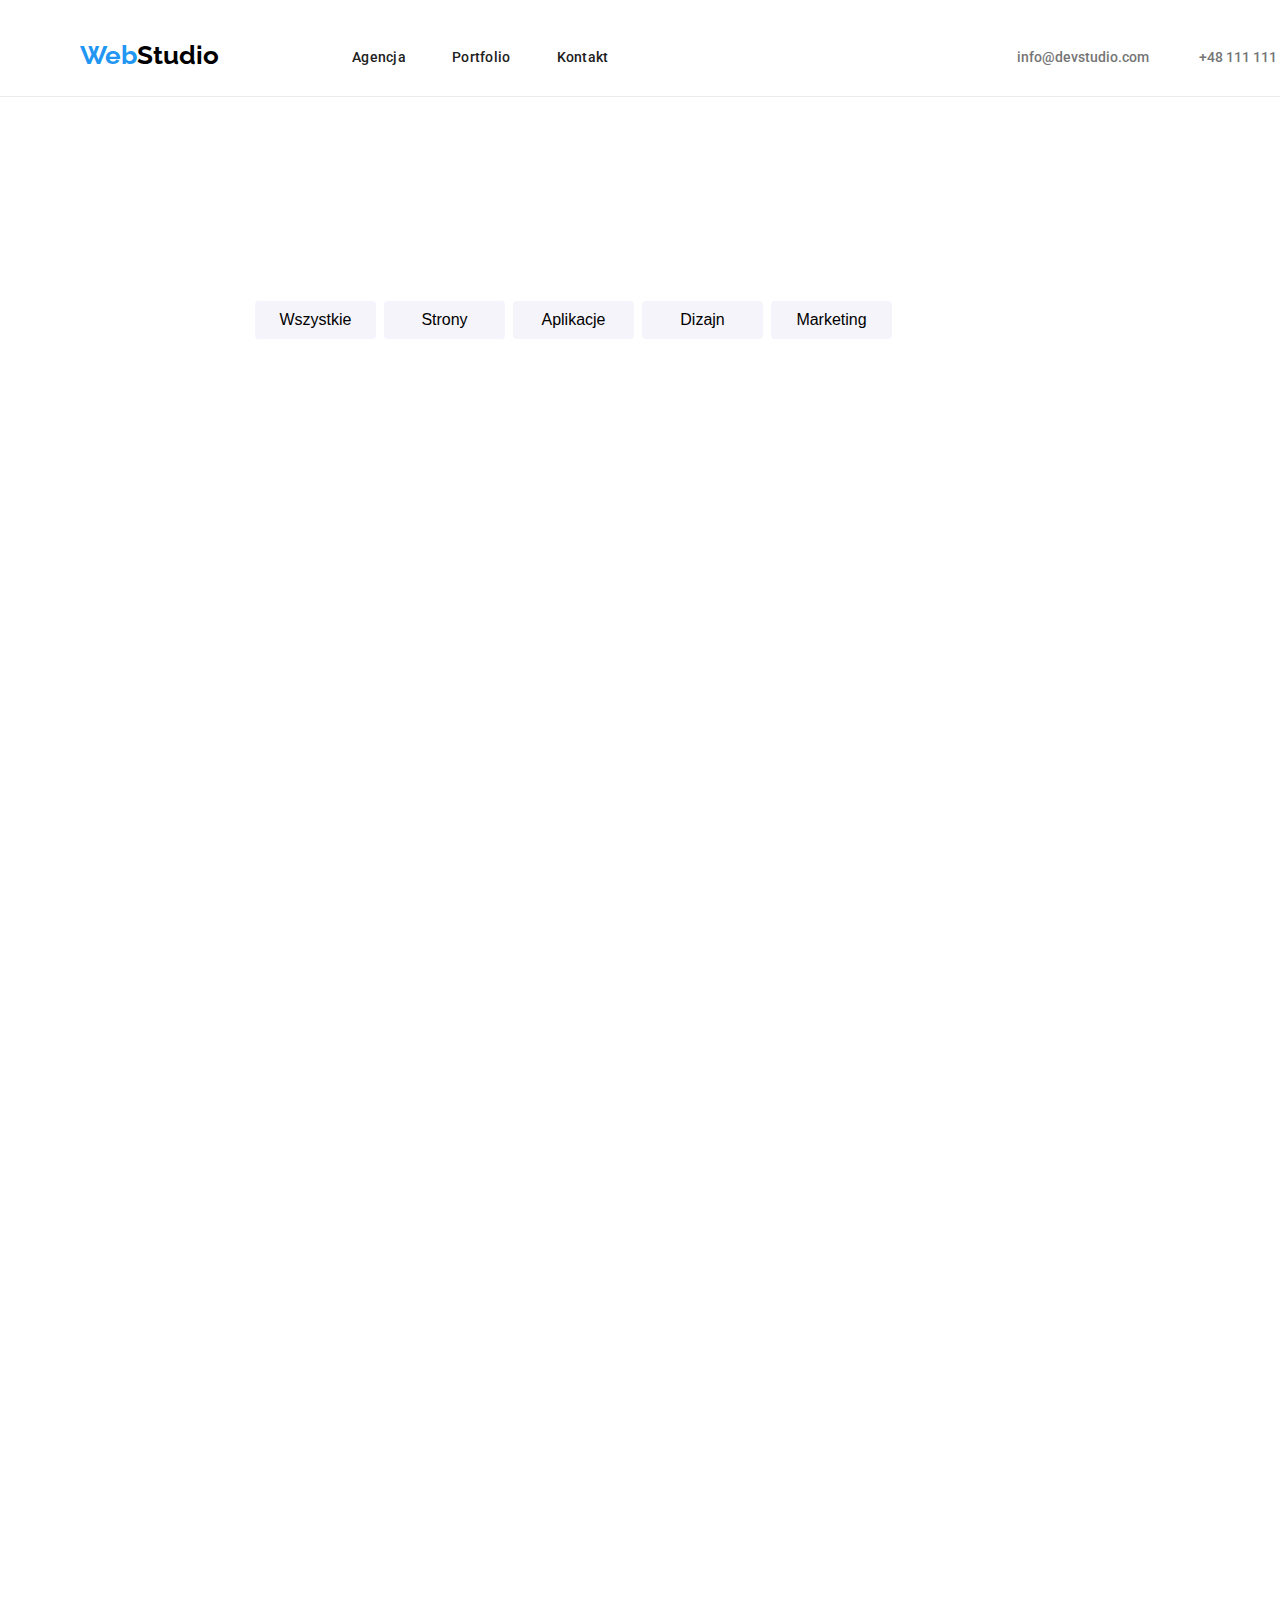
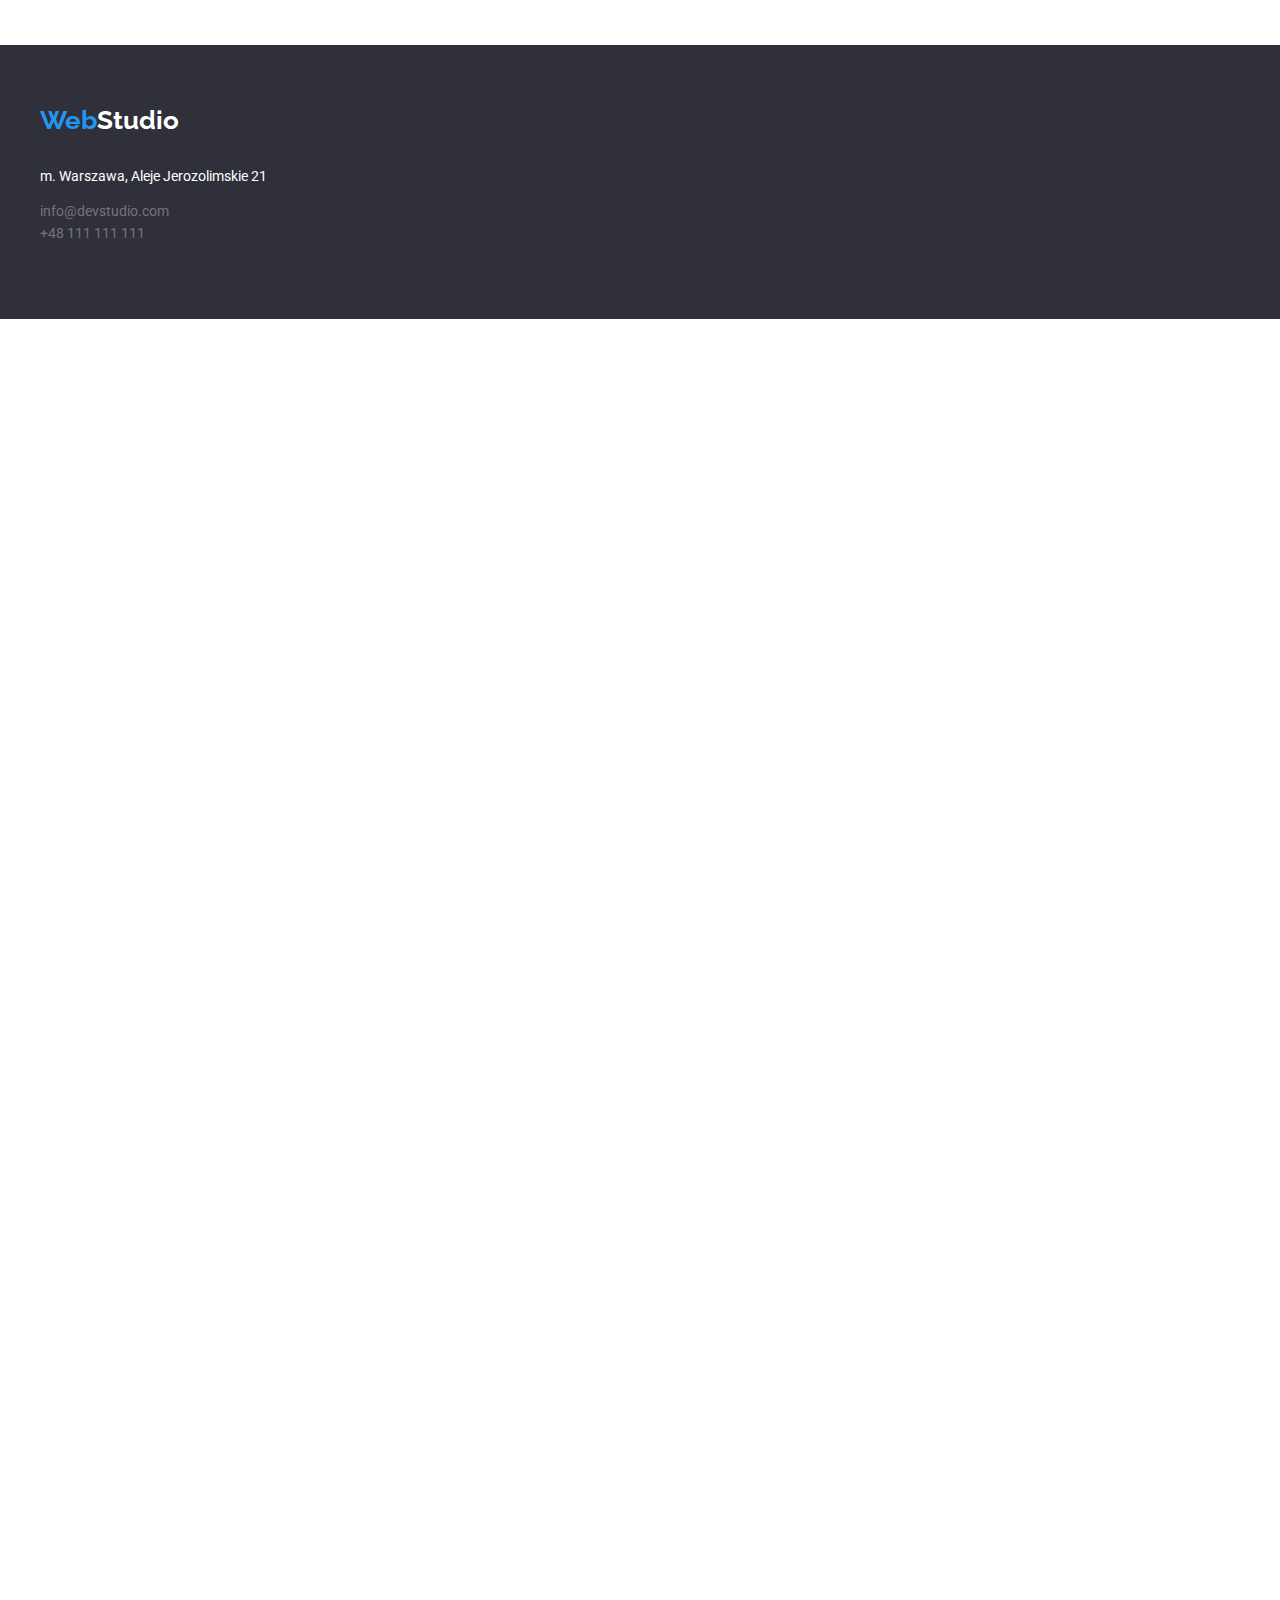
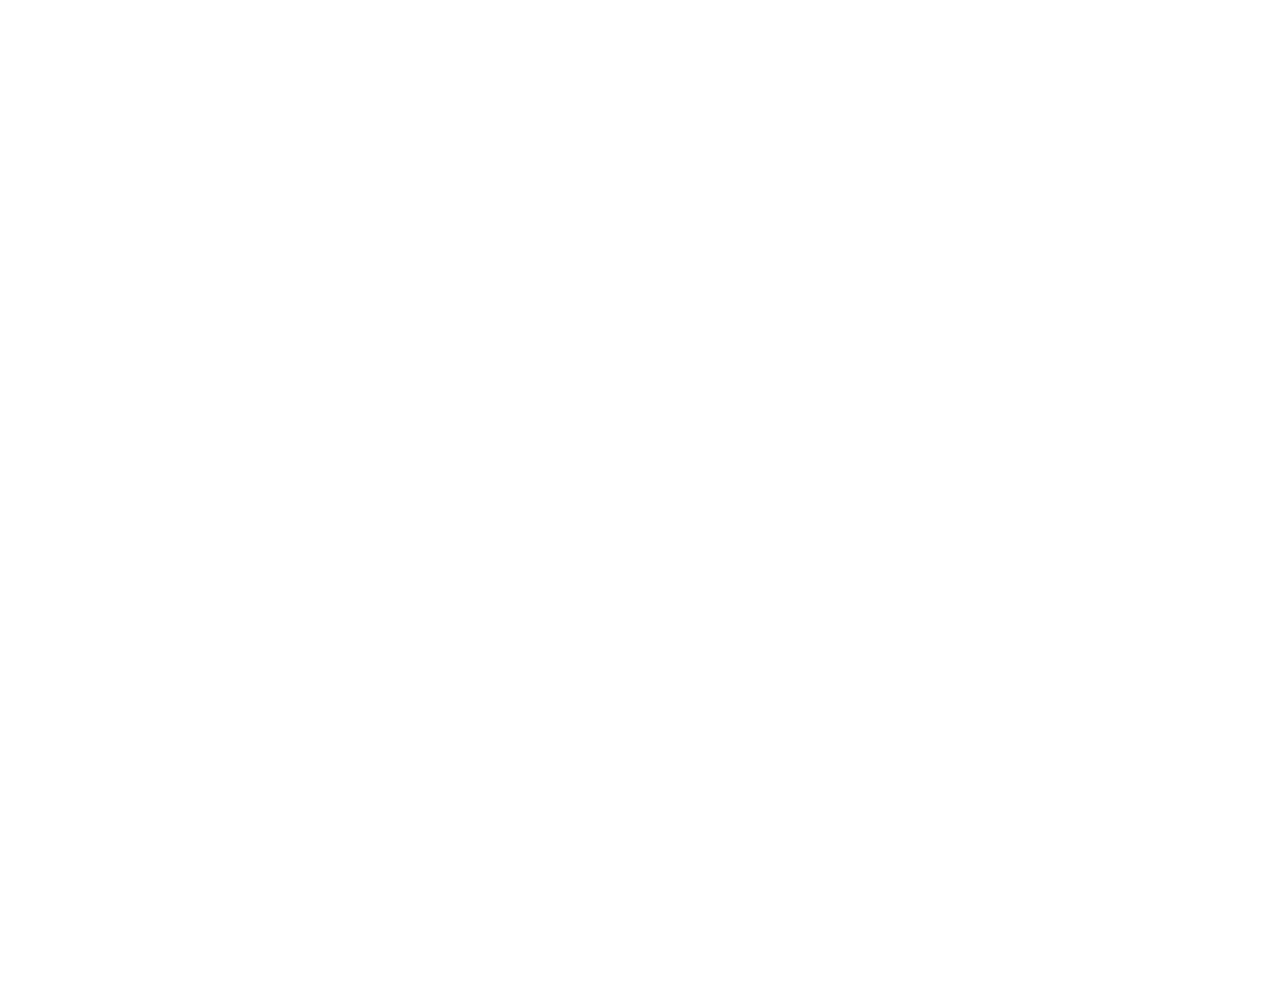
==== portfolio.html @ 6ddfa0e2 "x" ====
<!DOCTYPE html>
<html lang="en">
  <head>
    <meta charset="UTF-8" />
    <meta http-equiv="X-UA-Compatible" content="IE=edge" />
    <meta name="viewport" content="width=device-width, initial-scale=1.0" />
    <title>Document</title>
    <link rel="preconnect" href="https://fonts.googleapis.com" />
    <link rel="preconnect" href="https://fonts.gstatic.com" crossorigin />
    <link
      href="https://fonts.googleapis.com/css2?family=Raleway:wght@700&family=Roboto:wght@400;500;700;900&display=swap"
      rel="stylesheet"
    />
    <link rel="stylesheet" href="./css/styles.css" />
    <body>
      <body>
        <header>
          <div class="container">
            <menu>
              <a href="index.html" class="main-header">
                <span class="Webstudio-header-blue hover">Web</span
                ><span class="Webstudio-header hover">Studio</span>
              </a>
              <ul class="header-list1">
                <li>
                  <a href="#"><span class="nav1 hover">Agencja</span></a>
                </li>
                <li>
                  <a href="portfolio.html"
                    ><span class="nav2 hover">Portfolio</span></a
                  >
                </li>
                <li>
                  <a href="#"><span class="nav3 hover">Kontakt</span></a>
                </li>
              </ul>
              <ul class="header-list2">
                <li>
                  <a href="mailto:info@devstudio.com"
                    ><span class="contact-mail hover">info@devstudio.com</span></a
                  >
                </li>
                <li>
                  <a href="tel:+48111111111"
                    ><div class="contact-phone hover">+48 111 111 111</div></a
                  >
                </li>
              </ul>
            </menu>
          </div>
        </header>
    <main class="main-sections-portfolio container">
      <section> <div class="container">
        <ul class="main-section-buttons">
          <li>
            <button type="button" class="buttons hover-button">
              Wszystkie
            </button>
          </li>
          <li>
            <button type="button" class="buttons hover-button">Strony</button>
          </li>
          <li>
            <button type="button" class="buttons hover-button">
              Aplikacje
            </button>
          </li>
          <li>
            <button type="button" class="buttons hover-button">Dizajn</button>
          </li>
          <li>
            <button type="button" class="buttons hover-button">
              Marketing
            </button>
          </li>
        </ul>
        </div>
      </section>
      <section class="main-sections-portfolio"> <div class="container">
        <ul>
          <li>
        <ul class="second-list-portfolio">
          <li class="portfolio-all hover">
            <img
              src="images/portfolio1.jpg"
              alt="Strona internetowa"
              width="370"
              height="294"
            />
            <p class="projects"><strong>Technocrack</strong></p>
            <p class="description">Strona internetowa</p>
          </li>
          <li class="portfolio-all hover">
            <img
              src="images/portfolio2.jpg"
              alt="Koszykówka"
              width="370"
              height="294"
            />
            <p class="projects">
              <strong>Grafika New Orlean vs Golden Star</strong>
            </p>
            <p class="description">Dizajn</p>
          </li>
          <li class="portfolio-all hover">
            <img
              src="images/portfolio3.jpg"
              alt="Restauracja Seafood"
              width="370"
              height="294"
            />
            <p class="projects"><strong>Restauracja Seafood</strong></p>
            <p class="description">Aplikacja</p>
          </li>
        </li>
        </ul>
        <ul  class="second-list-portfolio-second-row">
          <li>
          <li class="portfolio-all hover">
            <img
              src="images/portfolio4.jpg"
              alt="Słuchawki"
              width="370"
              height="294"
            />
            <p class="projects"><strong>Projekt Prime</strong></p>
            <p class="description">Marketing</p>
          </li>
          <li class="portfolio-all hover">
            <img
              src="images/portfolio5.jpg"
              alt="Dwa pudełka"
              width="370"
              height="294"
            />
            <p class="projects"><strong>Projekt Boxes</strong></p>
            <p class="description">Aplikacja</p>
          </li>
          <li class="portfolio-all hover">
            <img
              src="images/portfolio6.jpg"
              alt="Monitor"
              width="370"
              height="294"
            />
            <p class="projects"><strong>Inspiration has no Borders</strong></p>
            <p class="description">Strona internetowa</p>
          </li>
        </li>
      </ul  class="second-list-portfolio-third-row">
      <ul>
        <li>
          <li class="portfolio-all">
            <img
              src="images/portfolio7.jpg"
              alt="Magazyn"
              width="370"
              height="294"
            />
            <p class="projects"><strong>Magazyn Limited Edition</strong></p>
            <p class="description">Dizajn</p>
          </li>
          <li class="portfolio-all">
            <img
              src="images/portfolio8.jpg"
              alt="Zawieszka LABEL TAB"
              width="370"
              height="294"
            />
            <p class="projects"><strong>Projekt LAB</strong></p>
            <p class="description">Marketing</p>
          </li>
          <li class="portfolio-all">
            <img
              src="images/portfolio9.jpg"
              alt="Pisanie na laptopie"
              width="370"
              height="294"
            />
            <p class="projects"><strong>Growing Business</strong></p>
            <p class="description">Aplikacja</p>
          </li>
        </li>
      </ul>
        </ul>
        </div>
      </section>
    </main>
    <footer class="footer">
      <div class="container  section-footer">
        <a href="index.html" class="footer-main-header">
          <span class="Webstudio-header-blue hover">Web</span
          ><span class="Webstudio-footer-white hover">Studio</span></a
        >
        <ul class="footer-list">
          <li><p class="address">m. Warszawa, Aleje Jerozolimskie 21</p></li>

          <li>
            <a href="mailto:info@devstudio.com" class="mail-footer hover"
              >info@devstudio.com</a
            >
          </li>
          <li>
            <a href="tel:+48111111111" class="phone-footer hover"
              >+48 111 111 111</a
            >
          </li>
        </ul>
      </div>
    </footer>
  </body>
</html>
---- css/styles.css ----
:root {
  --black2: #212121;
  --black: #000000;
  --blue: #2196f3;
  --background: #2f303a;
  --main-white: #ffffff;
  --second-white: #f5f4fa;
  --silver: #757575;
}
body {
  font-family: "Roboto", sans-serif;
  color: var(--black);
  margin: 0;
}

.container {
  margin: 0 auto;
  width: 1200px;
}

header {
  height: 80px;
  border-bottom: 1px solid rgba(236, 236, 236, 1);
}
.Webstudio-header-blue {
  font-weight: bold;
  width: 145px;
  height: 31px;
  font-weight: 700;
  font-family: "Raleway", sans-serif;
  font-size: 26px;
  text-decoration: none;
  line-height: 1.17;
  color: var(--blue);
  margin: 24px 0 25px 0;
}
.Webstudio-header {
  font-weight: bold;
  color: var(--black);
  width: 145px;
  font-weight: 700;
  height: 31px;
  font-family: "Raleway", sans-serif;
  font-size: 26px;
  text-decoration: none;
  line-height: 1.17;
  margin: 24px 0 25px 0;
}

.main-header {
  width: 145px;
  height: 31px;
  margin: 24px 93px 25px 0px;
}

.header-list1 {
  display: flex;
  flex-direction: row;
  width: 254px;
  height: 16px;
  margin: 32px 371px 32px 0px;
  line-height: 1.17rem;
  gap: 46px;
}

ul {
  list-style-type: none;
}

menu {
  display: flex;
  flex-direction: row;
  box-sizing: border-box;
}

.nav1 {
  font-weight: 500;
  color: var(--black2);
  font-size: 14px;
  text-decoration: none;
  line-height: 16px;
  letter-spacing: 0.02em;
}
.nav2 {
  font-weight: 500;
  font-size: 14px;
  width: 58px;
  color: var(--black2);
  text-decoration: none;
  line-height: 16px;
  letter-spacing: 0.02em;
}
.nav3 {
  font-weight: 500;
  font-size: 14px;
  width: 51px;
  color: var(--black2);
  text-decoration: none;
  line-height: 16px;
  letter-spacing: 0.02em;
}

.header-list2 {
  display: flex;
  margin: 32px 227px 32px 0;
  line-height: 1.17rem;
  width: 295px;
  gap: 50px;
  flex-direction: row;
}

.contact-mail {
  font-weight: 500;
  font-size: 14px;
  width: 135px;
  height: 16px;
  color: var(--silver);
  text-decoration: none;
}

.contact-phone {
  font-weight: 500;
  font-size: 14px;
  width: 110px;
  height: 16px;
  color: var(--silver);
  text-decoration: none;
}

.section1 {
  background-color: var(--background);
  height: 600px;
  align-items: center;
  display: flex;
  flex-direction: column;
}

.box-hugetext {
  display: flex;
  width: 696px;
  height: 120px;
  text-align: center;
  margin: 200px 452px 30px 452px;
}
.hugetext {
  font-weight: 900;
  font-size: 44px;
  line-height: 1.36;
  color: var(--white);
  color: var(--main-white);
  margin: auto;
}

.button-order {
  cursor: pointer;
  font-size: 16px;
  font-weight: 700;
  text-align: center;
  color: var(--main-white);
  background-color: var(--blue);
  border-style: none;
  border: 0;
  line-height: 1.88;
  letter-spacing: 0.06em;
  cursor: pointer;
  border-radius: 4px;
  margin: 0 700px 200px 700px;
  width: 200px;
  height: 50px;
}

a:link {
  text-decoration: none;
}

h3 {
  font-weight: 700;
  font-size: 14px;
  line-height: 1.17;
  color: var(--black2);
  width: 270px;
  text-align: left;
}

.box {
  color: var(--silver);
  font-weight: 400;
  font-size: 14px;
  line-height: 1.71;
  letter-spacing: 0.3px;
  width: 270px;
  height: 75px;
}
.lorem-box {
  flex-direction: row;
}

.lorem {
  display: flex;
  flex-wrap: wrap;
  list-style: none;
  gap: 15px;
}

.list-lorem {
  width: calc((100% - 45px) / 4);
  gap: 30px;
}

.segments {
  display: flex;
  flex-direction: column;
}

section {
  padding: 94px 0;
}

.segments-header {
  text-align: center;
  font-size: 36px;
  line-height: 1.17rem;
}

.segments-list {
  display: flex;
  flex-direction: row;
  gap: 30px;
}

.segments-photos {
  width: 370px;
  height: 294px;
}

.our-team {
  background-color: var(--second-white);
  display: flex;
  flex-direction: column;
}

.our-team-header {
  font-weight: 700;
  font-size: 36px;
  line-height: 1.17;
  text-align: center;
}

.our-team-photos {
  display: flex;
  flex-direction: row;
  gap: 30px;
}
.photos {
  background-color: var(--main-white);
  width: 270px;
  height: 368px;
}

.names {
  font-weight: 500;
  font-size: 16px;
  line-height: 1.17;
  text-align: Center;
  color: var(--black2);
}

.job-position {
  font-weight: 400;
  font-size: 16px;
  line-height: 1.17;
  text-align: Center;
  color: var(--silver);
}

.footer {
  background-color: var(--background);
  flex-direction: column;
}

.section-footer {
  padding: 60px 0;
}

.Webstudio-footer-blue {
  font-weight: bold;
  width: 145px;
  height: 31px;
  font-weight: 700;
  font-family: "Raleway", sans-serif;
  font-size: 26px;
  text-decoration: none;
  line-height: 1.17;
  color: var(--blue);
}

.Webstudio-footer-white {
  font-weight: bold;
  color: var(--main-white);
  width: 145px;
  font-weight: 700;
  height: 31px;
  font-family: "Raleway", sans-serif;
  font-size: 26px;
  text-decoration: none;
  line-height: 1.17;
}

.footer-list {
  display: flex;
  line-height: 1.17rem;
  flex-direction: column;
  padding: 0;
}

.photos {
  border: 1px;
}

.address {
  width: 246px;
  height: 21px;
  color: var(--main-white);
  font-weight: 400;
  font-size: 14px;
  line-height: 1.71;
  font-style: normal;
}

.mail-footer {
  font-weight: 400;
  font-size: 14px;
  line-height: 1.71;
  color: var(--silver);
  width: 231px;
  height: 21px;
}

.phone-footer {
  font-weight: 400;
  font-size: 14px;
  color: var(--silver);
  width: 231px;
  height: 21px;
}

.main-sections-portfolio {
  width: 1170px;
  height: 1360px;
  margin: 94px 215px 94px 215px;
  display: flex;
  flex-direction: row;
}

.main-section-buttons {
  display: flex;
  flex-direction: row;
  width: 572px;
  height: 54px;
}

.buttons {
  width: 121px;
  height: 38px;
  background-color: var(--second-white);
  font-weight: 500;
  font-size: 16px;
  line-height: 1.63;
  text-align: Center;
  border: none;
  cursor: pointer;
  border-radius: 4px;
  margin-right: 8px;
}

.portfolio-all {
  width: 370px;
  height: 404px;
  background-color: var(--second-white);
}

.projects {
  width: 322px;
  height: 36px;
  font-weight: 700;
  font-size: 18px;
  line-height: 2;
}

.description {
  width: 322px;
  height: 30px;
  font-weight: 400;
  font-size: 16px;
  line-height: 1.88;
  color: var(--silver);
}

.hover:hover,
.hover:focus {
  color: var(--blue);
  cursor: pointer;
}

.hover-button:hover,
.hover-button:focus {
  background-color: var(--blue);
  color: var(--main-white);
  cursor: pointer;
  border-radius: 4px;
}

.second-list-portfolio {
  display: flex;
  flex-direction: row;
  margin: 0 215px 94px 215px;
  height: 1272px;
  width: 1170px;
}

.second-list-photos {
  width: 370px;
  height: 404px;
  margin-right: 30px;
  display: flex;
  flex-direction: row;
  margin-bottom: 30px;
}

.second-list-photos-second-row {
  width: 370px;
  height: 404px;
  margin-right: 30px;
  display: flex;
  flex-direction: row;
  margin-bottom: 30px;
}

.second-list-photos-third-row {
  width: 370px;
  height: 404px;
  margin-right: 30px;
  display: flex;
  flex-direction: row;
  margin-bottom: 30px;
}
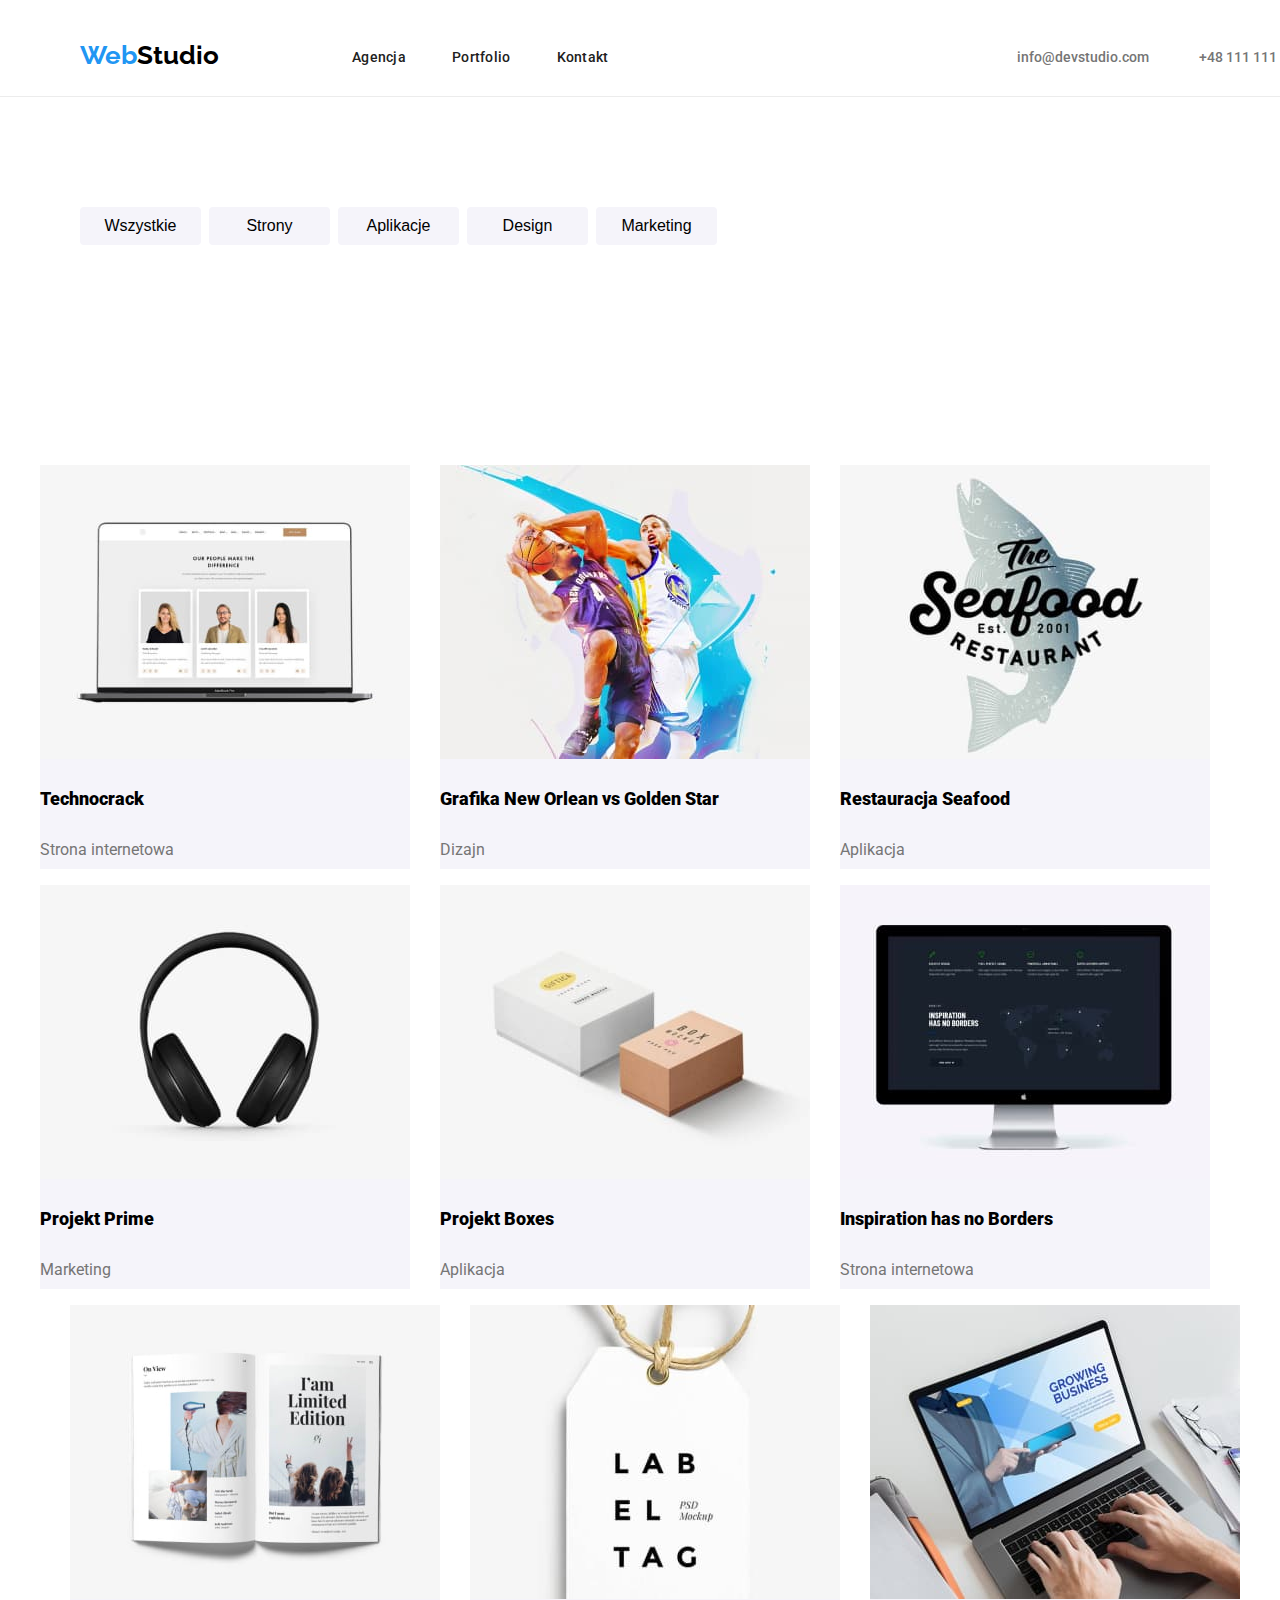
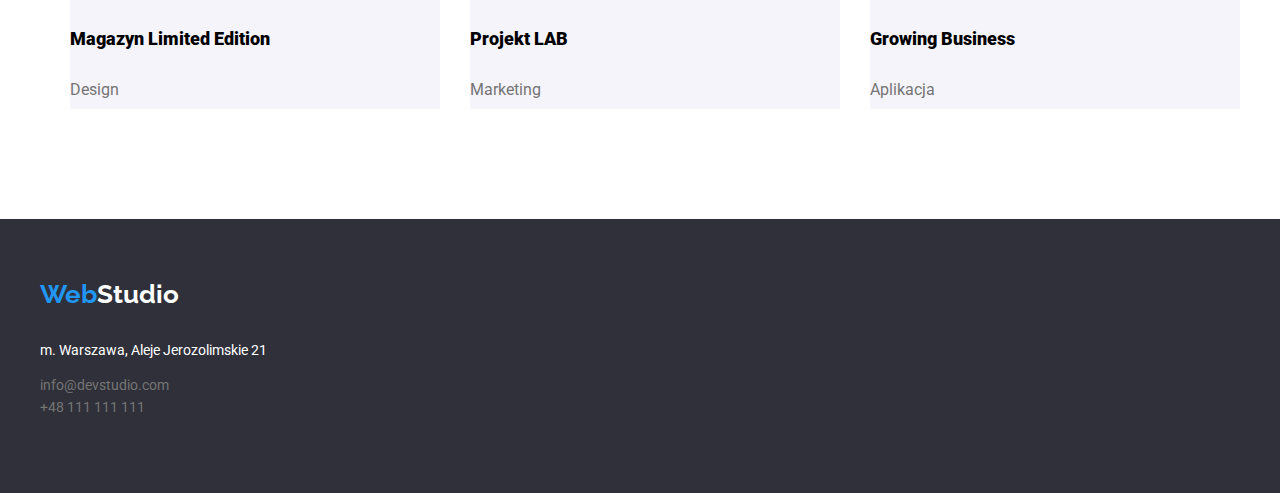
==== commit 9cfad4d7: "portfolio" ====
--- a/portfolio.html
+++ b/portfolio.html
@@ -49,8 +49,9 @@
             </menu>
           </div>
         </header>
-    <main class="main-sections-portfolio container">
-      <section> <div class="container">
+        <main>
+          <section class="main-sections-portfolio">
+          <div class="container">
         <ul class="main-section-buttons">
           <li>
             <button type="button" class="buttons hover-button">
@@ -66,7 +67,7 @@
             </button>
           </li>
           <li>
-            <button type="button" class="buttons hover-button">Dizajn</button>
+            <button type="button" class="buttons hover-button">Design</button>
           </li>
           <li>
             <button type="button" class="buttons hover-button">
@@ -77,8 +78,6 @@
         </div>
       </section>
       <section class="main-sections-portfolio"> <div class="container">
-        <ul>
-          <li>
         <ul class="second-list-portfolio">
           <li class="portfolio-all hover">
             <img
@@ -114,8 +113,7 @@
           </li>
         </li>
         </ul>
-        <ul  class="second-list-portfolio-second-row">
-          <li>
+        <ul class="second-list-portfolio">
           <li class="portfolio-all hover">
             <img
               src="images/portfolio4.jpg"
@@ -147,8 +145,8 @@
             <p class="description">Strona internetowa</p>
           </li>
         </li>
-      </ul  class="second-list-portfolio-third-row">
-      <ul>
+      </ul>
+      <ul class="second-list-portfolio">
         <li>
           <li class="portfolio-all">
             <img
@@ -158,7 +156,7 @@
               height="294"
             />
             <p class="projects"><strong>Magazyn Limited Edition</strong></p>
-            <p class="description">Dizajn</p>
+            <p class="description">Design</p>
           </li>
           <li class="portfolio-all">
             <img
--- a/css/styles.css
+++ b/css/styles.css
@@ -345,18 +345,17 @@
 }
 
 .main-sections-portfolio {
-  width: 1170px;
-  height: 1360px;
-  margin: 94px 215px 94px 215px;
-  display: flex;
-  flex-direction: row;
-}
+  display: flex;
+  flex-direction: row;
+  align-items: center;
+}
+
+ /*czy to jest potrzebne? */
 
 .main-section-buttons {
   display: flex;
   flex-direction: row;
-  width: 572px;
-  height: 54px;
+  align-items: center;
 }
 
 .buttons {
@@ -371,6 +370,7 @@
   cursor: pointer;
   border-radius: 4px;
   margin-right: 8px;
+  /* dlaczego nie działa tu gap? */
 }
 
 .portfolio-all {
@@ -413,34 +413,8 @@
 .second-list-portfolio {
   display: flex;
   flex-direction: row;
-  margin: 0 215px 94px 215px;
-  height: 1272px;
-  width: 1170px;
-}
-
-.second-list-photos {
-  width: 370px;
-  height: 404px;
-  margin-right: 30px;
-  display: flex;
-  flex-direction: row;
-  margin-bottom: 30px;
-}
-
-.second-list-photos-second-row {
-  width: 370px;
-  height: 404px;
-  margin-right: 30px;
-  display: flex;
-  flex-direction: row;
-  margin-bottom: 30px;
-}
-
-.second-list-photos-third-row {
-  width: 370px;
-  height: 404px;
-  margin-right: 30px;
-  display: flex;
-  flex-direction: row;
-  margin-bottom: 30px;
-}
+  gap: 30px;
+  align-items: center;
+  padding: 0;
+}
+
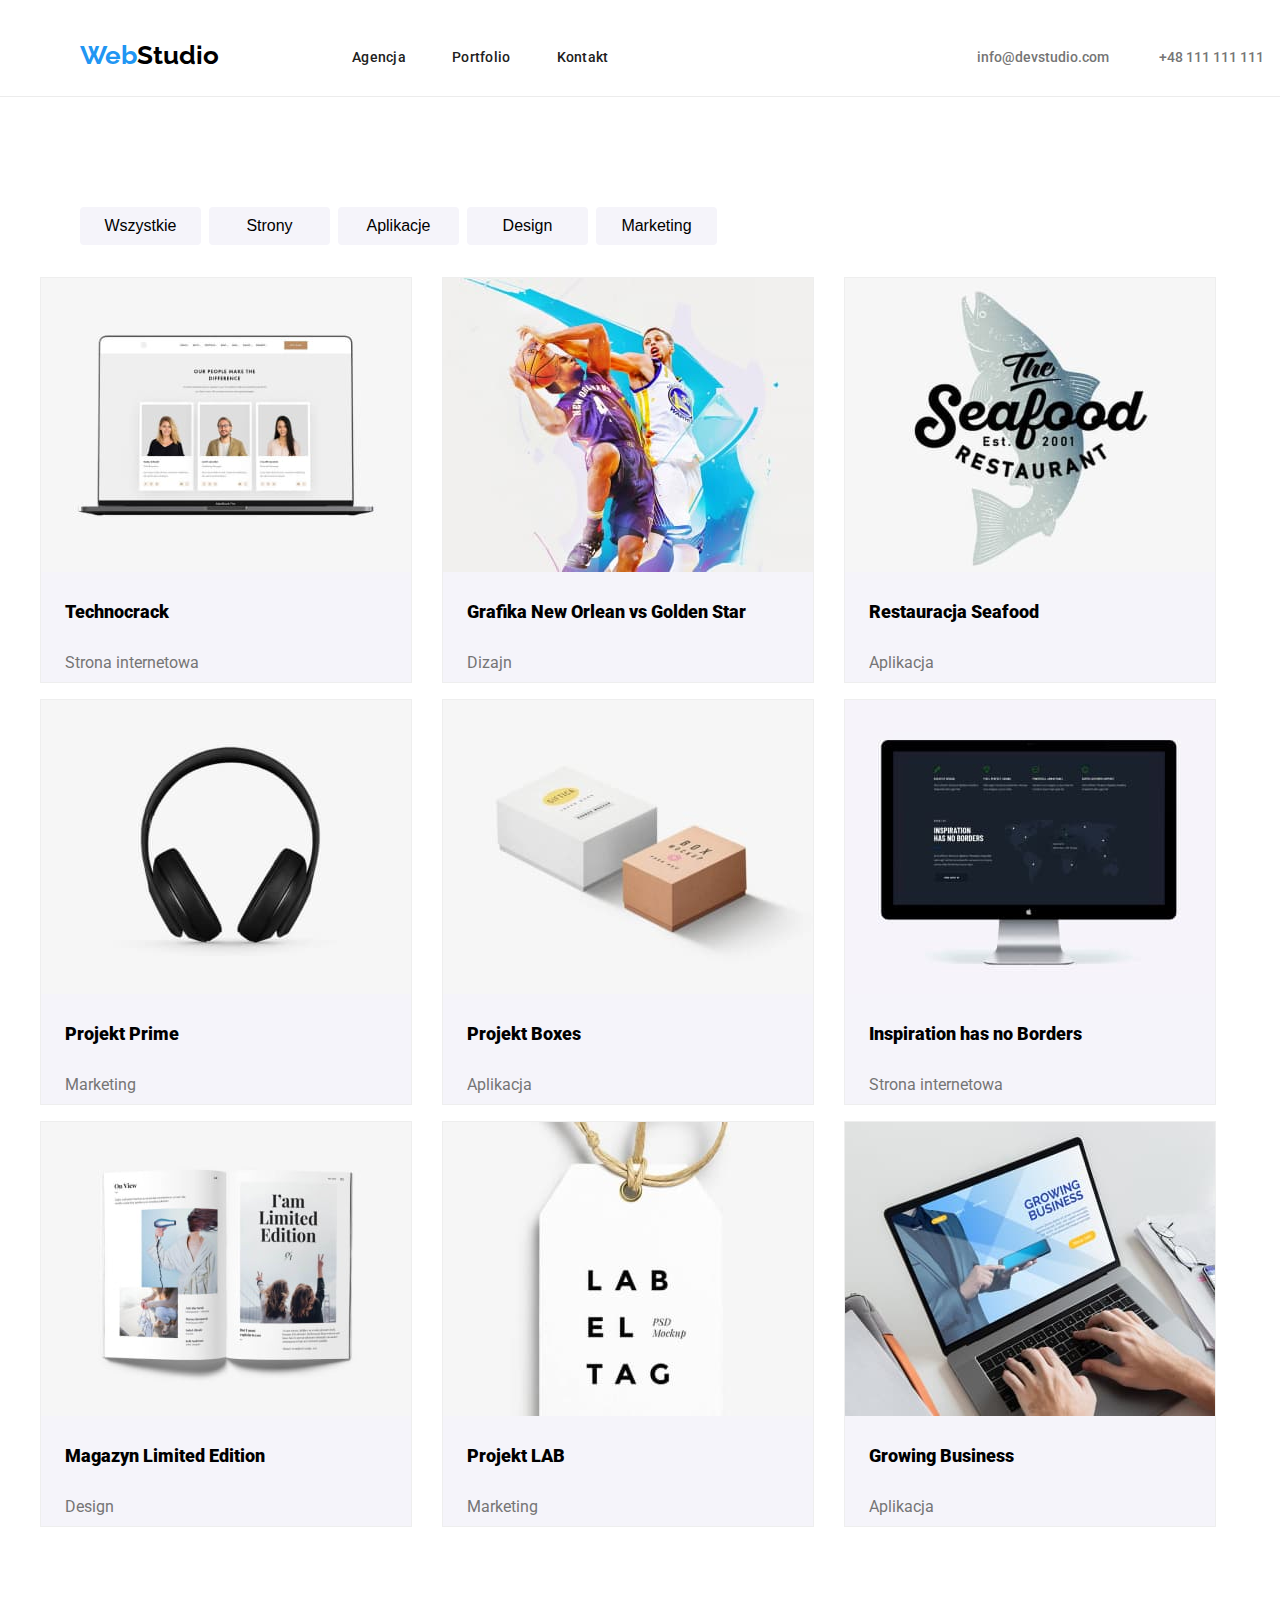
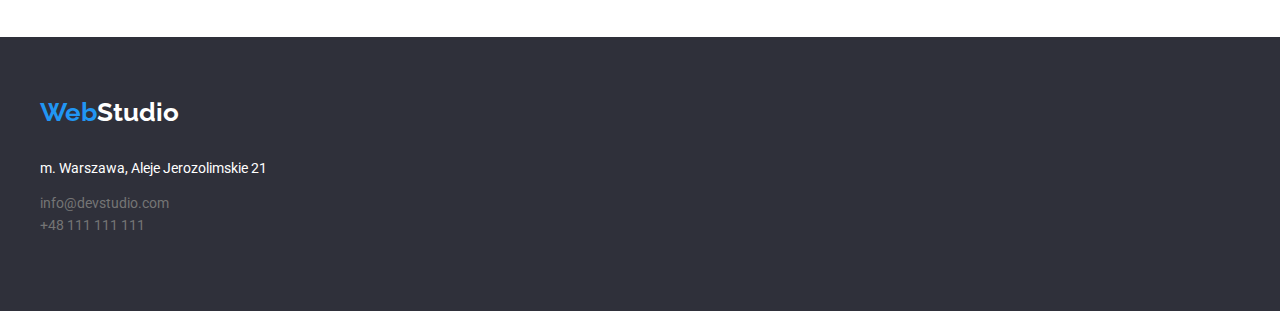
==== commit 463edb57: "x" ====
--- a/portfolio.html
+++ b/portfolio.html
@@ -49,7 +49,8 @@
             </menu>
           </div>
         </header>
-        <main>
+        <main class="main-portfolio">
+          <!-- czy tu może być sekcja w sekcji, aby objąć wszystkie elementy? -->
           <section class="main-sections-portfolio">
           <div class="container">
         <ul class="main-section-buttons">
@@ -147,8 +148,7 @@
         </li>
       </ul>
       <ul class="second-list-portfolio">
-        <li>
-          <li class="portfolio-all">
+          <li class="portfolio-all hover">
             <img
               src="images/portfolio7.jpg"
               alt="Magazyn"
@@ -158,7 +158,7 @@
             <p class="projects"><strong>Magazyn Limited Edition</strong></p>
             <p class="description">Design</p>
           </li>
-          <li class="portfolio-all">
+          <li class="portfolio-all hover">
             <img
               src="images/portfolio8.jpg"
               alt="Zawieszka LABEL TAB"
@@ -168,7 +168,7 @@
             <p class="projects"><strong>Projekt LAB</strong></p>
             <p class="description">Marketing</p>
           </li>
-          <li class="portfolio-all">
+          <li class="portfolio-all hover">
             <img
               src="images/portfolio9.jpg"
               alt="Pisanie na laptopie"
@@ -178,9 +178,7 @@
             <p class="projects"><strong>Growing Business</strong></p>
             <p class="description">Aplikacja</p>
           </li>
-        </li>
       </ul>
-        </ul>
         </div>
       </section>
     </main>
--- a/css/styles.css
+++ b/css/styles.css
@@ -33,6 +33,7 @@
   line-height: 1.17;
   color: var(--blue);
   margin: 24px 0 25px 0;
+  /* czy lepiej padding: 25px 0; */
 }
 .Webstudio-header {
   font-weight: bold;
@@ -45,6 +46,7 @@
   text-decoration: none;
   line-height: 1.17;
   margin: 24px 0 25px 0;
+  /* i tu też padding czy lepiej? */
 }
 
 .main-header {
@@ -102,7 +104,8 @@
 
 .header-list2 {
   display: flex;
-  margin: 32px 227px 32px 0;
+  padding: 32px 0;
+  /* margin: 32px 0px 32px 0; */
   line-height: 1.17rem;
   width: 295px;
   gap: 50px;
@@ -254,7 +257,14 @@
 .photos {
   background-color: var(--main-white);
   width: 270px;
+  box-shadow: 0px 2px 1px 0px rgba(0, 0, 0, 0.2);
+  box-shadow: 0px 1px 1px 0px rgba(0, 0, 0, 0.14);
+  box-shadow: 0px 1px 3px 0px rgba(0, 0, 0, 0.12);
+  border: 1px solid rgba(238, 238, 238, 1);
   height: 368px;
+  border-bottom-left-radius: 4px;
+  border-bottom-right-radius: 4px;
+
 }
 
 .names {
@@ -348,9 +358,10 @@
   display: flex;
   flex-direction: row;
   align-items: center;
-}
-
- /*czy to jest potrzebne? */
+  padding: 0px;
+}
+
+/*czy to jest potrzebne? */
 
 .main-section-buttons {
   display: flex;
@@ -365,11 +376,11 @@
   font-weight: 500;
   font-size: 16px;
   line-height: 1.63;
-  text-align: Center;
   border: none;
   cursor: pointer;
   border-radius: 4px;
   margin-right: 8px;
+
   /* dlaczego nie działa tu gap? */
 }
 
@@ -377,6 +388,7 @@
   width: 370px;
   height: 404px;
   background-color: var(--second-white);
+  border: 1px solid rgba(238, 238, 238, 1);
 }
 
 .projects {
@@ -385,6 +397,7 @@
   font-weight: 700;
   font-size: 18px;
   line-height: 2;
+  padding: 0 24px;
 }
 
 .description {
@@ -394,6 +407,18 @@
   font-size: 16px;
   line-height: 1.88;
   color: var(--silver);
+  padding: 0 24px;
+}
+
+.second-list-portfolio {
+  display: flex;
+  flex-direction: row;
+  gap: 30px;
+  align-items: center;
+  padding: 0;
+}
+.main-portfolio {
+  padding: 94px 0;
 }
 
 .hover:hover,
@@ -409,12 +434,3 @@
   cursor: pointer;
   border-radius: 4px;
 }
-
-.second-list-portfolio {
-  display: flex;
-  flex-direction: row;
-  gap: 30px;
-  align-items: center;
-  padding: 0;
-}
-
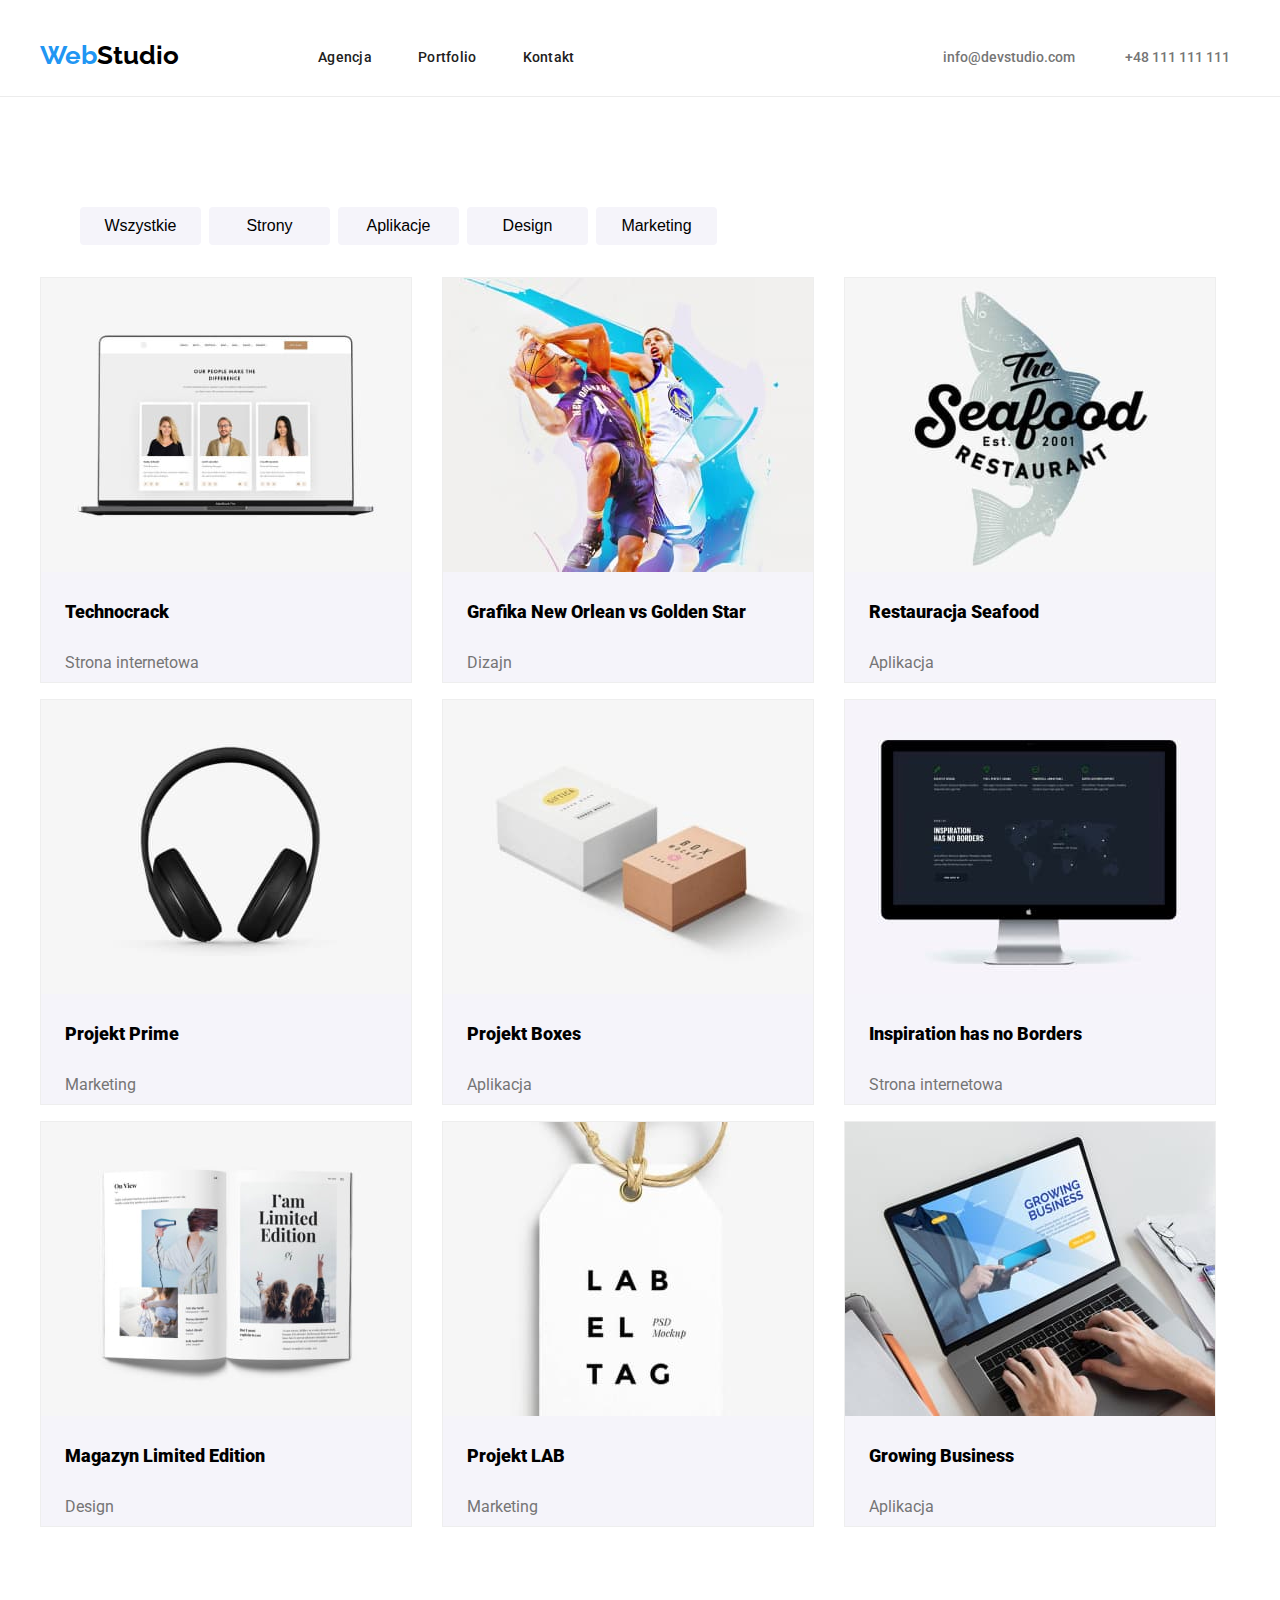
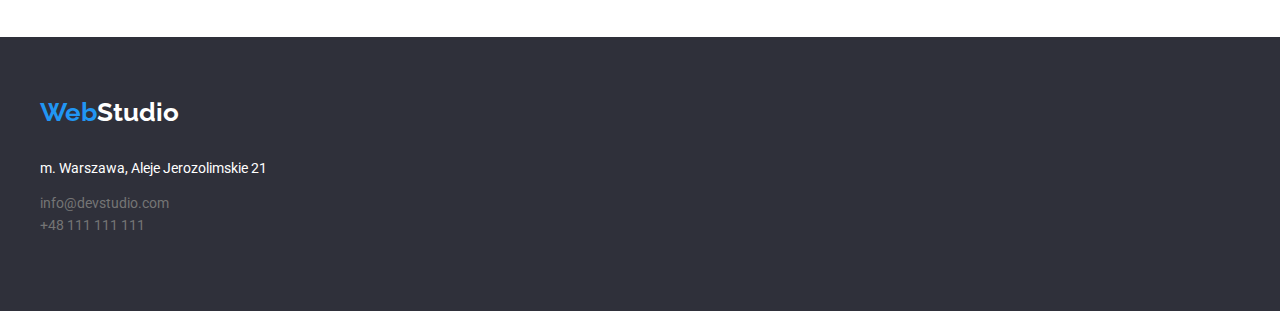
==== commit a527834f: "x" ====
--- a/portfolio.html
+++ b/portfolio.html
@@ -42,7 +42,7 @@
                 </li>
                 <li>
                   <a href="tel:+48111111111"
-                    ><div class="contact-phone hover">+48 111 111 111</div></a
+                    ><span class="contact-phone hover">+48 111 111 111</span></a
                   >
                 </li>
               </ul>
--- a/css/styles.css
+++ b/css/styles.css
@@ -73,6 +73,7 @@
   display: flex;
   flex-direction: row;
   box-sizing: border-box;
+  padding: 0;
 }
 
 .nav1 {
@@ -105,7 +106,6 @@
 .header-list2 {
   display: flex;
   padding: 32px 0;
-  /* margin: 32px 0px 32px 0; */
   line-height: 1.17rem;
   width: 295px;
   gap: 50px;
@@ -140,10 +140,10 @@
 
 .box-hugetext {
   display: flex;
-  width: 696px;
-  height: 120px;
+  flex-direction: row;
   text-align: center;
-  margin: 200px 452px 30px 452px;
+  padding: 200px 0px 30px 0px;
+  margin: 0;
 }
 .hugetext {
   font-weight: 900;
@@ -167,7 +167,6 @@
   letter-spacing: 0.06em;
   cursor: pointer;
   border-radius: 4px;
-  margin: 0 700px 200px 700px;
   width: 200px;
   height: 50px;
 }
@@ -264,7 +263,6 @@
   height: 368px;
   border-bottom-left-radius: 4px;
   border-bottom-right-radius: 4px;
-
 }
 
 .names {
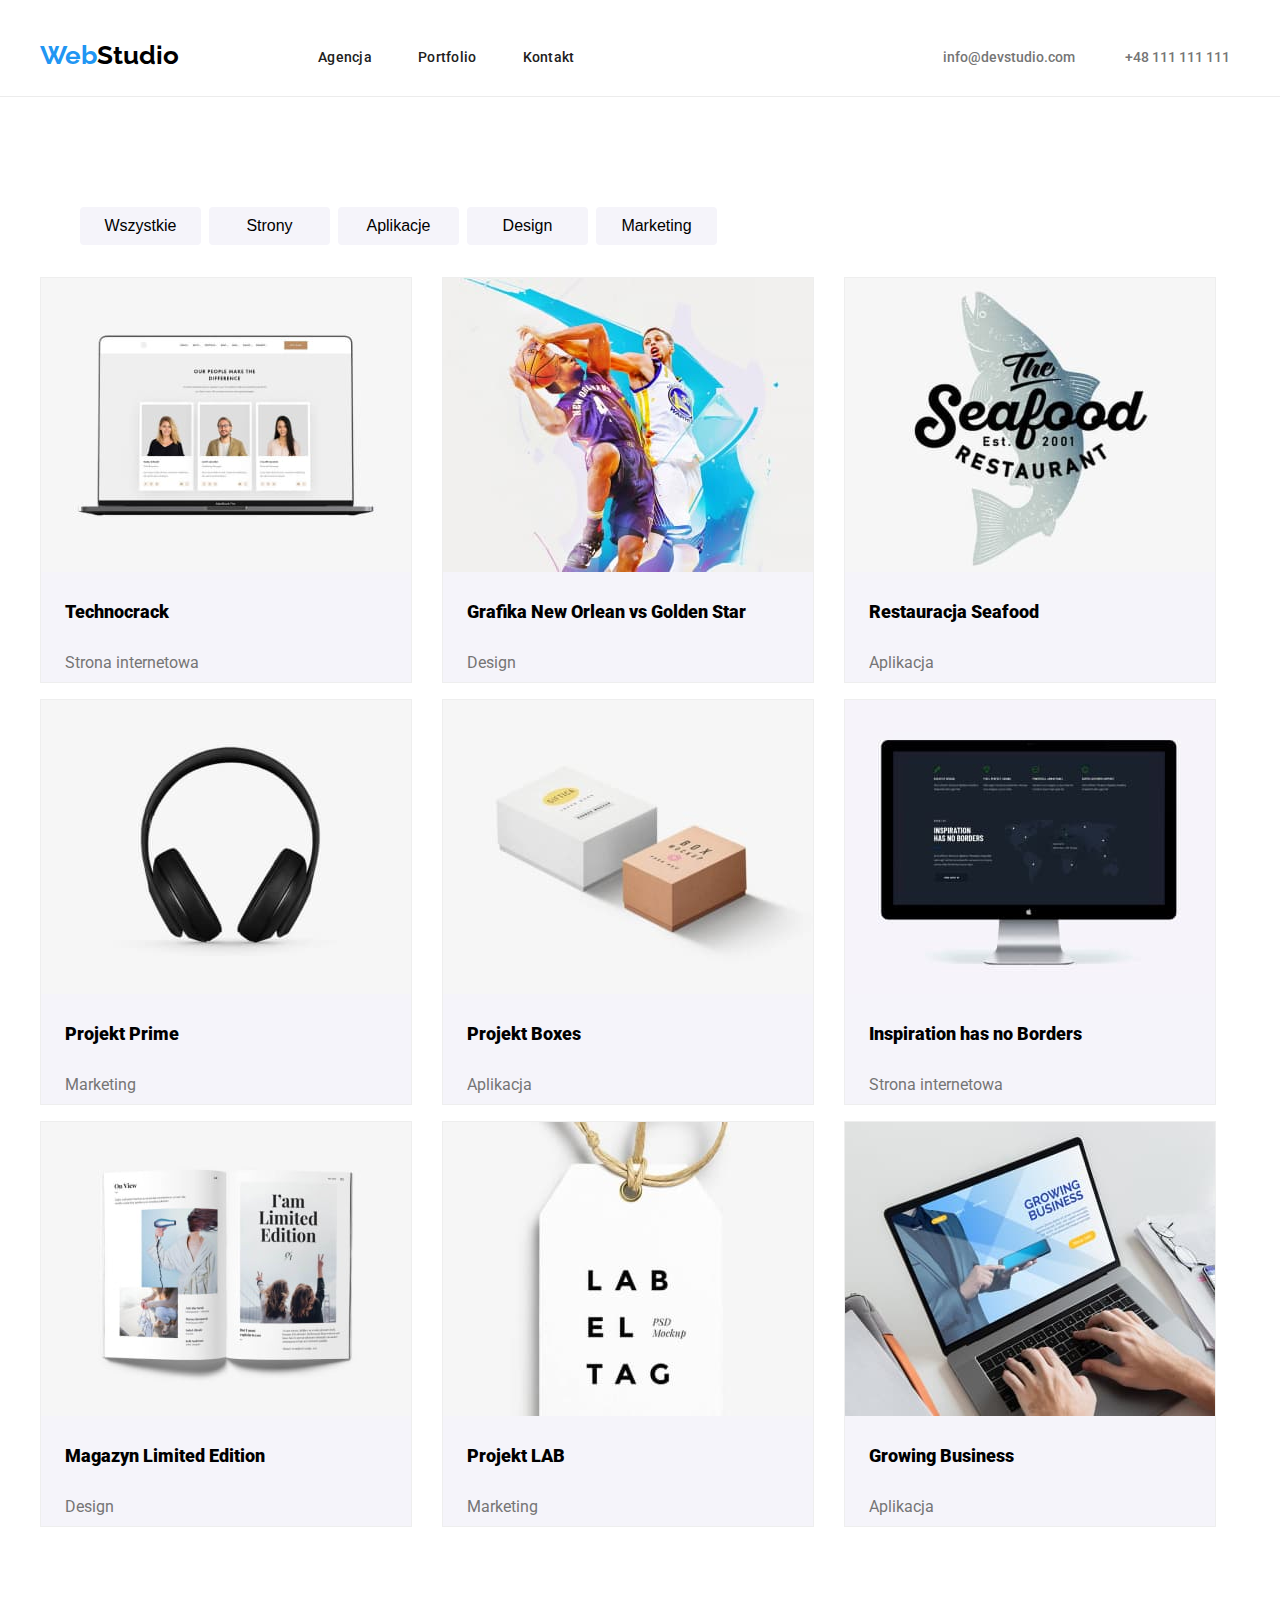
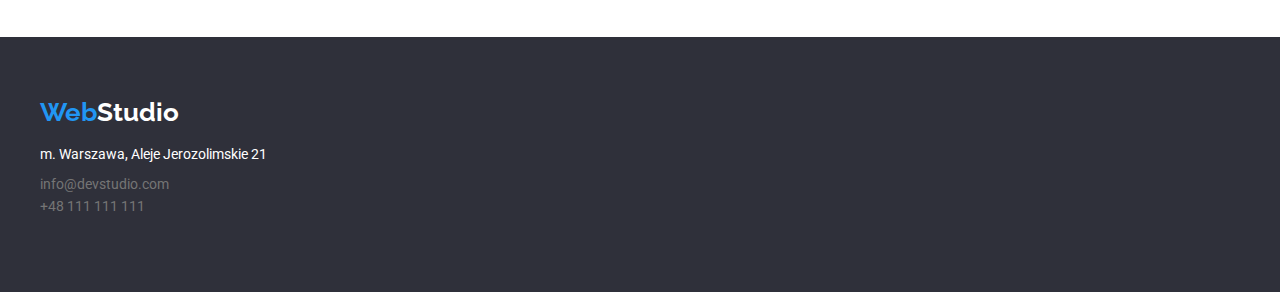
==== commit 670a71f5: "x" ====
--- a/portfolio.html
+++ b/portfolio.html
@@ -100,7 +100,7 @@
             <p class="projects">
               <strong>Grafika New Orlean vs Golden Star</strong>
             </p>
-            <p class="description">Dizajn</p>
+            <p class="description">Design</p>
           </li>
           <li class="portfolio-all hover">
             <img
--- a/css/styles.css
+++ b/css/styles.css
@@ -152,6 +152,13 @@
   color: var(--white);
   color: var(--main-white);
   margin: auto;
+}
+
+.button-place {
+  display: flex;
+  flex-wrap: wrap;
+  align-items: center;
+  flex-direction: column;
 }
 
 .button-order {
@@ -212,22 +219,28 @@
 .segments {
   display: flex;
   flex-direction: column;
-}
-
-section {
   padding: 94px 0;
+}
+
+.section {
+  padding-top: 94px;
 }
 
 .segments-header {
   text-align: center;
   font-size: 36px;
   line-height: 1.17rem;
+  padding-bottom: 50px;
+  margin: 0;
+  /* czy tu powinien być też margin:0? bo strona się rozjeżdza ale z drugiej strony powstaje 29.88+90 zamiast po prostu 90 u góry_ dodatkowo czy line-height jest konieczny?*/
 }
 
 .segments-list {
   display: flex;
   flex-direction: row;
   gap: 30px;
+  padding: 0;
+  margin: 0;
 }
 
 .segments-photos {
@@ -239,6 +252,7 @@
   background-color: var(--second-white);
   display: flex;
   flex-direction: column;
+  padding: 94px 0;
 }
 
 .our-team-header {
@@ -246,12 +260,17 @@
   font-size: 36px;
   line-height: 1.17;
   text-align: center;
+  margin: 0;
+  padding-bottom: 50px;
 }
 
 .our-team-photos {
   display: flex;
   flex-direction: row;
   gap: 30px;
+  padding-bottom: 94px;
+  margin: 0;
+  padding: 0;
 }
 .photos {
   background-color: var(--main-white);
@@ -284,6 +303,7 @@
 .footer {
   background-color: var(--background);
   flex-direction: column;
+  display: flex;
 }
 
 .section-footer {
@@ -333,6 +353,8 @@
   font-size: 14px;
   line-height: 1.71;
   font-style: normal;
+  margin: 0;
+  padding-bottom: 9px;
 }
 
 .mail-footer {
@@ -340,16 +362,12 @@
   font-size: 14px;
   line-height: 1.71;
   color: var(--silver);
-  width: 231px;
-  height: 21px;
 }
 
 .phone-footer {
   font-weight: 400;
   font-size: 14px;
   color: var(--silver);
-  width: 231px;
-  height: 21px;
 }
 
 .main-sections-portfolio {
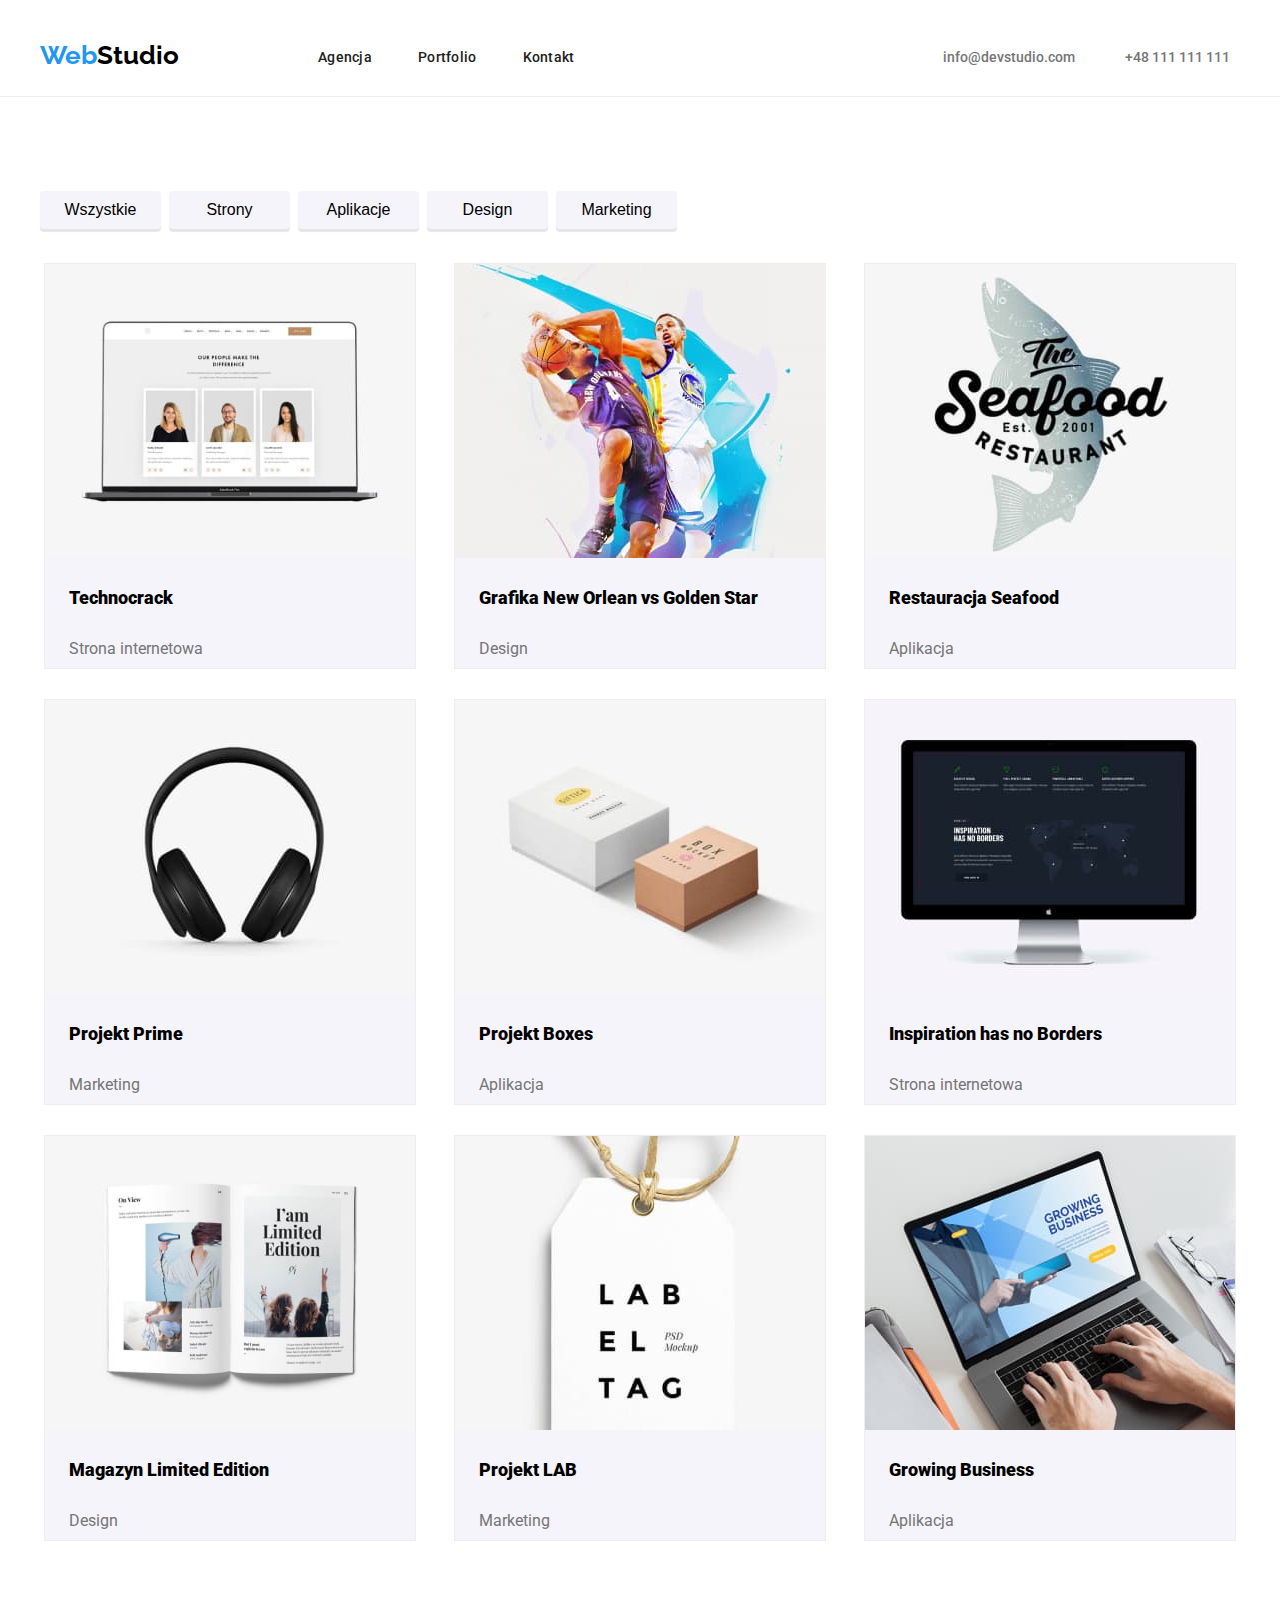
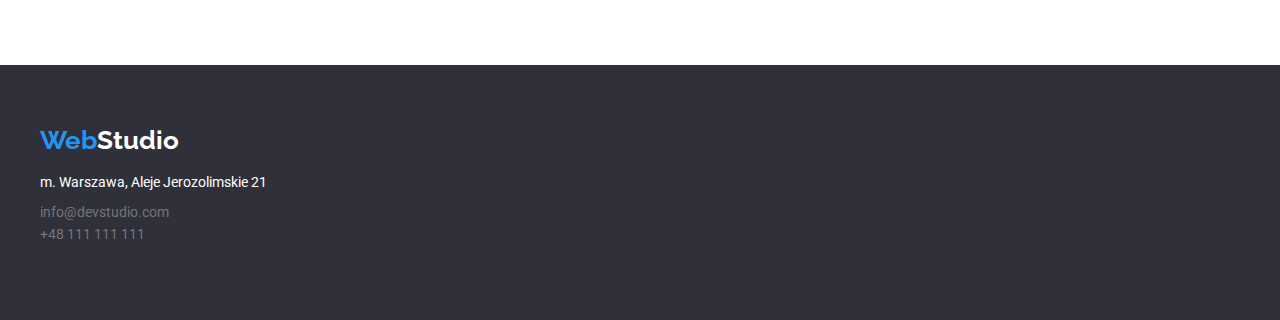
==== commit 25b9337f: "x" ====
--- a/portfolio.html
+++ b/portfolio.html
@@ -49,9 +49,11 @@
             </menu>
           </div>
         </header>
-        <main class="main-portfolio">
+        <main>
+          <section class="main-portfolio main-sections-portfolio">
+            <div class="container">
           <!-- czy tu może być sekcja w sekcji, aby objąć wszystkie elementy? -->
-          <section class="main-sections-portfolio">
+          <section>
           <div class="container">
         <ul class="main-section-buttons">
           <li>
@@ -181,6 +183,8 @@
       </ul>
         </div>
       </section>
+    </div>
+    </section>
     </main>
     <footer class="footer">
       <div class="container  section-footer">
--- a/css/styles.css
+++ b/css/styles.css
@@ -373,16 +373,19 @@
 .main-sections-portfolio {
   display: flex;
   flex-direction: row;
+  padding: 0px;
+  
+}
+
+/*czy to jest potrzebne? */
+
+.main-section-buttons {
+  display: flex;
   align-items: center;
-  padding: 0px;
-}
-
-/*czy to jest potrzebne? */
-
-.main-section-buttons {
-  display: flex;
-  flex-direction: row;
-  align-items: center;
+  padding: 0;
+  gap: 8px;
+  padding-bottom: 34px;
+  margin: 0 auto;
 }
 
 .buttons {
@@ -395,9 +398,10 @@
   border: none;
   cursor: pointer;
   border-radius: 4px;
-  margin-right: 8px;
-
-  /* dlaczego nie działa tu gap? */
+  align-items: center;
+  box-shadow: 0px 2px 2px 0px rgba(0, 0, 0, 0.12);
+  box-shadow: 0px 1px 2px 0px rgba(0, 0, 0, 0.08);
+  box-shadow: 0px 3px 1px 0px rgba(0, 0, 0, 0.1);
 }
 
 .portfolio-all {
@@ -405,6 +409,7 @@
   height: 404px;
   background-color: var(--second-white);
   border: 1px solid rgba(238, 238, 238, 1);
+  margin: 0 auto;
 }
 
 .projects {
@@ -432,6 +437,8 @@
   gap: 30px;
   align-items: center;
   padding: 0;
+  padding-bottom: 30px;
+  margin: 0 auto;
 }
 .main-portfolio {
   padding: 94px 0;
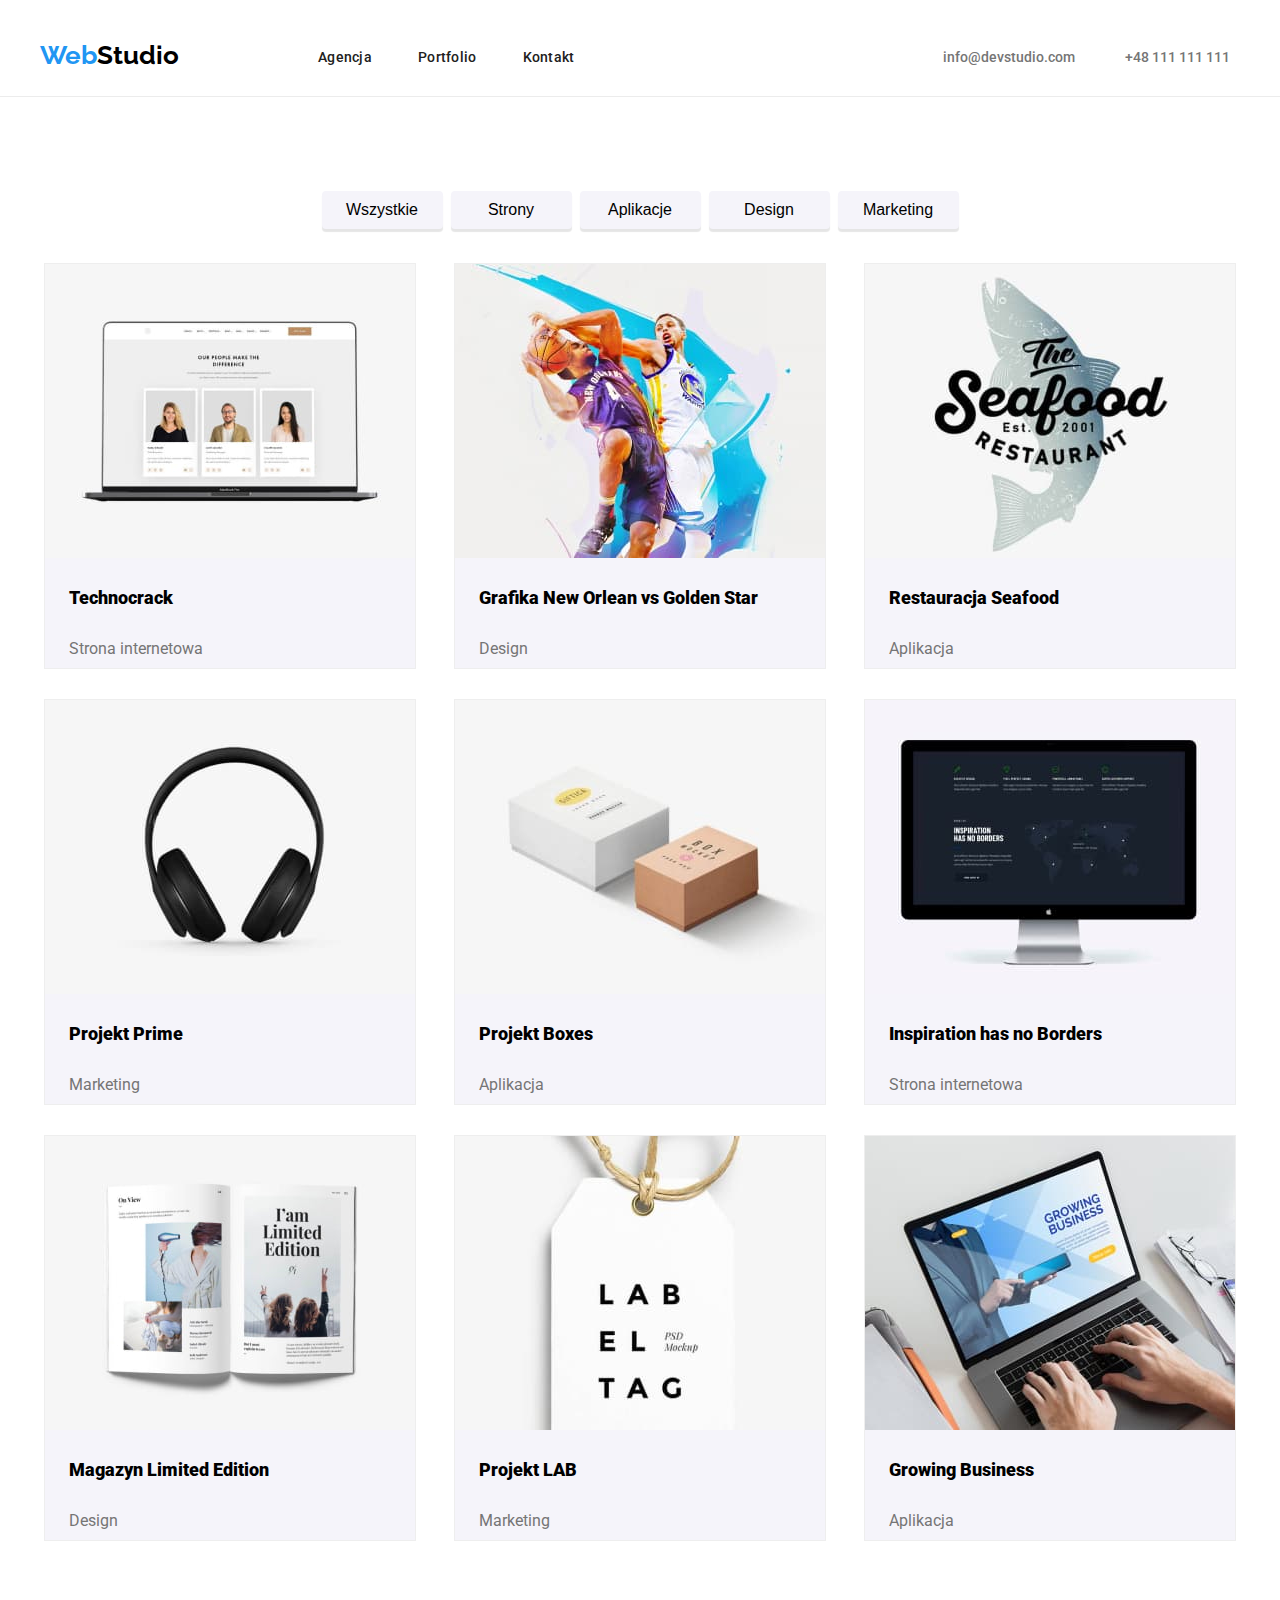
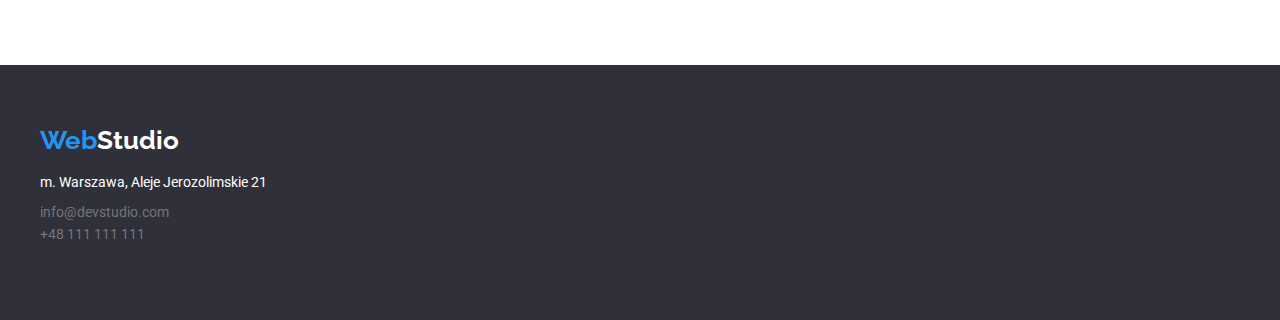
==== commit aa5dd4bf: "portfolio-buttons" ====
--- a/portfolio.html
+++ b/portfolio.html
@@ -54,7 +54,7 @@
             <div class="container">
           <!-- czy tu może być sekcja w sekcji, aby objąć wszystkie elementy? -->
           <section>
-          <div class="container">
+          <div class="container button-profile">
         <ul class="main-section-buttons">
           <li>
             <button type="button" class="buttons hover-button">
--- a/css/styles.css
+++ b/css/styles.css
@@ -61,7 +61,7 @@
   width: 254px;
   height: 16px;
   margin: 32px 371px 32px 0px;
-  line-height: 1.17rem;
+  line-height: 1.17;
   gap: 46px;
 }
 
@@ -81,7 +81,7 @@
   color: var(--black2);
   font-size: 14px;
   text-decoration: none;
-  line-height: 16px;
+  line-height: 1.17;
   letter-spacing: 0.02em;
 }
 .nav2 {
@@ -90,7 +90,7 @@
   width: 58px;
   color: var(--black2);
   text-decoration: none;
-  line-height: 16px;
+  line-height: 1.17;
   letter-spacing: 0.02em;
 }
 .nav3 {
@@ -99,14 +99,14 @@
   width: 51px;
   color: var(--black2);
   text-decoration: none;
-  line-height: 16px;
+  line-height: 1.17;
   letter-spacing: 0.02em;
 }
 
 .header-list2 {
   display: flex;
   padding: 32px 0;
-  line-height: 1.17rem;
+  line-height: 1.17;
   width: 295px;
   gap: 50px;
   flex-direction: row;
@@ -229,10 +229,9 @@
 .segments-header {
   text-align: center;
   font-size: 36px;
-  line-height: 1.17rem;
+  line-height: 1.17;
   padding-bottom: 50px;
   margin: 0;
-  /* czy tu powinien być też margin:0? bo strona się rozjeżdza ale z drugiej strony powstaje 29.88+90 zamiast po prostu 90 u góry_ dodatkowo czy line-height jest konieczny?*/
 }
 
 .segments-list {
@@ -269,7 +268,7 @@
   flex-direction: row;
   gap: 30px;
   padding-bottom: 94px;
-  margin: 0;
+  margin: 0 auto;
   padding: 0;
 }
 .photos {
@@ -336,7 +335,7 @@
 
 .footer-list {
   display: flex;
-  line-height: 1.17rem;
+  line-height: 1.17;
   flex-direction: column;
   padding: 0;
 }
@@ -374,7 +373,6 @@
   display: flex;
   flex-direction: row;
   padding: 0px;
-  
 }
 
 /*czy to jest potrzebne? */
@@ -412,6 +410,12 @@
   margin: 0 auto;
 }
 
+.button-profile {
+  display: flex;
+  flex-direction: row;
+  justify-content: center;
+}
+
 .projects {
   width: 322px;
   height: 36px;
